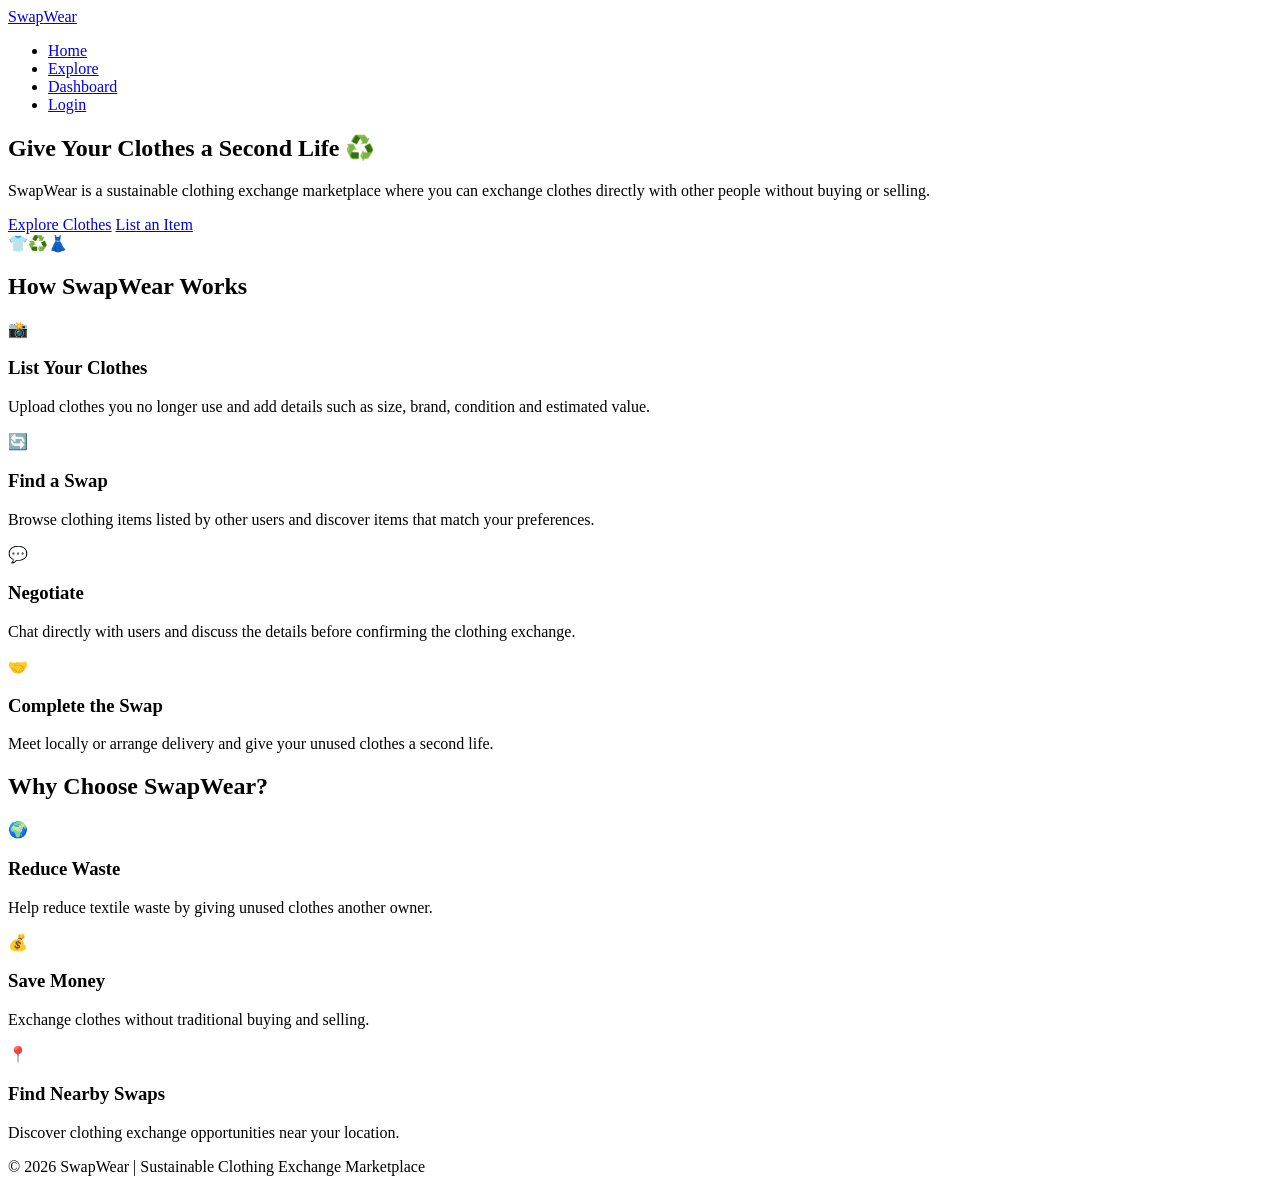
==== index.html @ 8ac63532 "first commit" ====
<!DOCTYPE html>
<html lang="en">
<head>
    <meta charset="UTF-8">
    <meta name="viewport" content="width=device-width, initial-scale=1.0">
    <title>SwapWear - Clothing Exchange Marketplace</title>
    <link rel="stylesheet" href="css/style.css">
</head>

<body>

    <!-- Navbar -->
    <nav class="navbar">
        <a href="index.html" class="logo">Swap<span>Wear</span></a>

        <ul class="nav-links">
            <li><a href="index.html">Home</a></li>
            <li><a href="listings.html">Explore</a></li>
            <li><a href="dashboard.html">Dashboard</a></li>
            <li><a href="login.html">Login</a></li>
        </ul>
    </nav>

    <!-- Hero Section -->
    <section class="hero">

        <div class="hero-content">
            <h1>Give Your Clothes a Second Life ♻️</h1>

            <p>
                SwapWear is a sustainable clothing exchange marketplace where
                you can exchange clothes directly with other people without
                buying or selling.
            </p>

            <div class="hero-buttons">
                <a href="listings.html" class="btn">Explore Clothes</a>
                <a href="add-item.html" class="btn btn-outline">List an Item</a>
            </div>
        </div>

        <div class="hero-image">
            👕♻️👗
        </div>

    </section>

    <!-- Features -->
    <section class="section">

        <h2 class="section-title">How SwapWear Works</h2>

        <div class="card-grid">

            <div class="card">
                <div class="card-icon">📸</div>
                <h3>List Your Clothes</h3>
                <p>
                    Upload clothes you no longer use and add details such as
                    size, brand, condition and estimated value.
                </p>
            </div>

            <div class="card">
                <div class="card-icon">🔄</div>
                <h3>Find a Swap</h3>
                <p>
                    Browse clothing items listed by other users and discover
                    items that match your preferences.
                </p>
            </div>

            <div class="card">
                <div class="card-icon">💬</div>
                <h3>Negotiate</h3>
                <p>
                    Chat directly with users and discuss the details before
                    confirming the clothing exchange.
                </p>
            </div>

            <div class="card">
                <div class="card-icon">🤝</div>
                <h3>Complete the Swap</h3>
                <p>
                    Meet locally or arrange delivery and give your unused
                    clothes a second life.
                </p>
            </div>

        </div>

    </section>

    <!-- Sustainability Section -->
    <section class="section">

        <h2 class="section-title">Why Choose SwapWear?</h2>

        <div class="card-grid">

            <div class="card">
                <div class="card-icon">🌍</div>
                <h3>Reduce Waste</h3>
                <p>Help reduce textile waste by giving unused clothes another owner.</p>
            </div>

            <div class="card">
                <div class="card-icon">💰</div>
                <h3>Save Money</h3>
                <p>Exchange clothes without traditional buying and selling.</p>
            </div>

            <div class="card">
                <div class="card-icon">📍</div>
                <h3>Find Nearby Swaps</h3>
                <p>Discover clothing exchange opportunities near your location.</p>
            </div>

        </div>

    </section>

    <!-- Footer -->
    <footer>
        <p>© 2026 SwapWear | Sustainable Clothing Exchange Marketplace</p>
    </footer>

    <script src="js/main.js"></script>

</body>
</html>
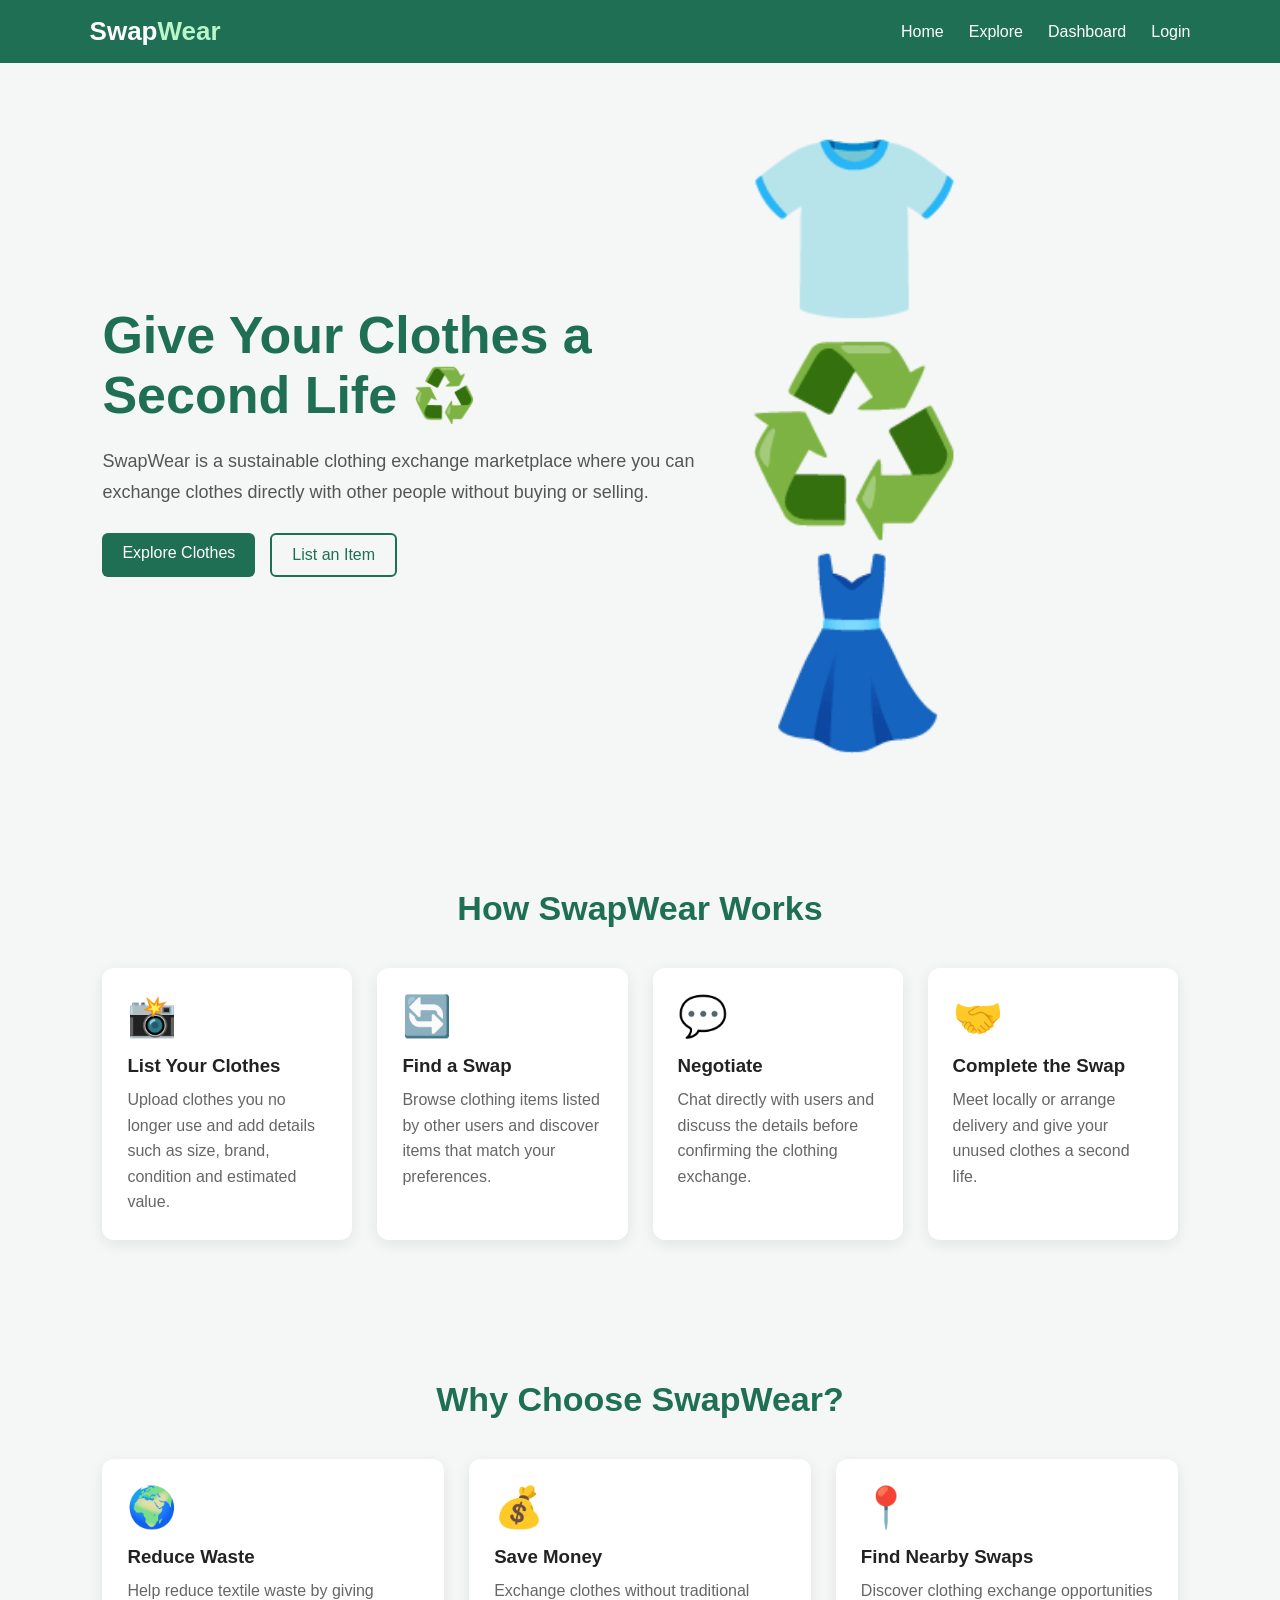
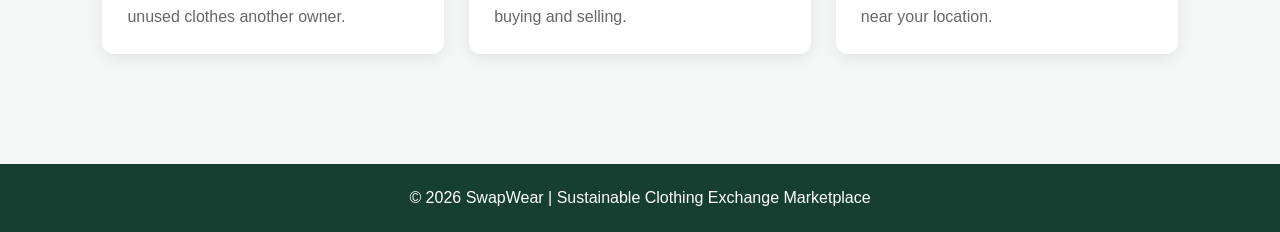
==== commit 03d16888: "Update stylesheet and script paths to uppercase" ====
--- a/index.html
+++ b/index.html
@@ -4,7 +4,7 @@
     <meta charset="UTF-8">
     <meta name="viewport" content="width=device-width, initial-scale=1.0">
     <title>SwapWear - Clothing Exchange Marketplace</title>
-    <link rel="stylesheet" href="css/style.css">
+    <link rel="stylesheet" href="CSS/style.css">
 </head>
 
 <body>
@@ -126,7 +126,7 @@
         <p>© 2026 SwapWear | Sustainable Clothing Exchange Marketplace</p>
     </footer>
 
-    <script src="js/main.js"></script>
+    <script src="JS/main.js"></script>
 
 </body>
-</html>+</html>
--- a/CSS/style.css
+++ b/CSS/style.css
@@ -0,0 +1,1081 @@
+* {
+    margin: 0;
+    padding: 0;
+    box-sizing: border-box;
+    font-family: Arial, sans-serif;
+}
+
+body {
+    background: #f5f7f6;
+    color: #222;
+}
+
+a {
+    text-decoration: none;
+    color: inherit;
+}
+
+/* Navbar */
+.navbar {
+    background: #1f6f54;
+    color: white;
+    padding: 16px 7%;
+    display: flex;
+    justify-content: space-between;
+    align-items: center;
+}
+
+.logo {
+    font-size: 26px;
+    font-weight: bold;
+}
+
+.logo span {
+    color: #b9f6ca;
+}
+
+.nav-links {
+    display: flex;
+    gap: 25px;
+    list-style: none;
+}
+
+.nav-links a {
+    color: white;
+    font-weight: 500;
+}
+
+.nav-links a:hover {
+    color: #b9f6ca;
+}
+
+.btn {
+    display: inline-block;
+    padding: 11px 20px;
+    background: #1f6f54;
+    color: white;
+    border: none;
+    border-radius: 6px;
+    cursor: pointer;
+    transition: 0.3s;
+}
+
+.btn:hover {
+    background: #14523d;
+}
+
+.btn-outline {
+    background: transparent;
+    border: 2px solid #1f6f54;
+    color: #1f6f54;
+}
+
+.btn-outline:hover {
+    background: #1f6f54;
+    color: white;
+}
+
+/* Hero */
+.hero {
+    min-height: 75vh;
+    display: flex;
+    align-items: center;
+    justify-content: space-between;
+    padding: 60px 8%;
+    gap: 40px;
+}
+
+.hero-content {
+    max-width: 600px;
+}
+
+.hero-content h1 {
+    font-size: 52px;
+    margin-bottom: 20px;
+    color: #1f6f54;
+}
+
+.hero-content p {
+    font-size: 18px;
+    line-height: 1.7;
+    margin-bottom: 25px;
+    color: #555;
+}
+
+.hero-buttons {
+    display: flex;
+    gap: 15px;
+}
+
+.hero-image {
+    font-size: 180px;
+}
+
+/* Sections */
+.section {
+    padding: 70px 8%;
+}
+
+.section-title {
+    text-align: center;
+    font-size: 34px;
+    color: #1f6f54;
+    margin-bottom: 40px;
+}
+
+/* Cards */
+.card-grid {
+    display: grid;
+    grid-template-columns: repeat(auto-fit, minmax(230px, 1fr));
+    gap: 25px;
+}
+
+.card {
+    background: white;
+    padding: 25px;
+    border-radius: 12px;
+    box-shadow: 0 4px 15px rgba(0,0,0,0.08);
+}
+
+.card h3 {
+    margin: 15px 0 10px;
+}
+
+.card p {
+    color: #666;
+    line-height: 1.6;
+}
+
+.card-icon {
+    font-size: 40px;
+}
+
+/* Forms */
+.form-container {
+    max-width: 500px;
+    margin: 60px auto;
+    background: white;
+    padding: 35px;
+    border-radius: 12px;
+    box-shadow: 0 5px 20px rgba(0,0,0,0.1);
+}
+
+.form-container h2 {
+    text-align: center;
+    margin-bottom: 25px;
+    color: #1f6f54;
+}
+
+.form-group {
+    margin-bottom: 18px;
+}
+
+.form-group label {
+    display: block;
+    margin-bottom: 7px;
+    font-weight: bold;
+}
+
+.form-group input,
+.form-group select,
+.form-group textarea {
+    width: 100%;
+    padding: 12px;
+    border: 1px solid #ddd;
+    border-radius: 6px;
+    outline: none;
+}
+
+.form-group textarea {
+    resize: vertical;
+}
+
+/* Listing Cards */
+.listing-image {
+    height: 180px;
+    background: #e8f3ee;
+    border-radius: 8px;
+    display: flex;
+    justify-content: center;
+    align-items: center;
+    font-size: 80px;
+    margin-bottom: 15px;
+}
+
+.price {
+    color: #1f6f54;
+    font-size: 18px;
+    font-weight: bold;
+    margin: 10px 0;
+}
+
+/* Dashboard */
+.dashboard {
+    padding: 40px 8%;
+}
+
+.dashboard-header {
+    margin-bottom: 30px;
+}
+
+.stats {
+    display: grid;
+    grid-template-columns: repeat(auto-fit, minmax(180px, 1fr));
+    gap: 20px;
+}
+
+.stat-card {
+    background: white;
+    padding: 25px;
+    border-radius: 10px;
+    box-shadow: 0 3px 12px rgba(0,0,0,0.08);
+}
+
+.stat-card h2 {
+    color: #1f6f54;
+    margin-bottom: 8px;
+}
+
+/* Chat */
+.chat-container {
+    max-width: 850px;
+    margin: 50px auto;
+    background: white;
+    border-radius: 12px;
+    overflow: hidden;
+    box-shadow: 0 5px 20px rgba(0,0,0,0.1);
+}
+
+.chat-header {
+    background: #1f6f54;
+    color: white;
+    padding: 18px;
+}
+
+.messages {
+    height: 400px;
+    padding: 20px;
+    overflow-y: auto;
+}
+
+.message {
+    max-width: 70%;
+    padding: 12px;
+    border-radius: 10px;
+    margin-bottom: 12px;
+}
+
+.received {
+    background: #eee;
+}
+
+.sent {
+    background: #d7f5e5;
+    margin-left: auto;
+}
+
+.chat-input {
+    display: flex;
+    padding: 15px;
+    border-top: 1px solid #ddd;
+}
+
+.chat-input input {
+    flex: 1;
+    padding: 12px;
+    border: 1px solid #ddd;
+    border-radius: 6px;
+    margin-right: 10px;
+}
+
+/* Footer */
+footer {
+    background: #163f31;
+    color: white;
+    text-align: center;
+    padding: 25px;
+    margin-top: 40px;
+}
+
+/* Responsive */
+@media (max-width: 768px) {
+
+    .navbar {
+        flex-direction: column;
+        gap: 15px;
+    }
+
+    .nav-links {
+        flex-wrap: wrap;
+        justify-content: center;
+    }
+
+    .hero {
+        flex-direction: column;
+        text-align: center;
+    }
+
+    .hero-content h1 {
+        font-size: 38px;
+    }
+
+    .hero-buttons {
+        justify-content: center;
+    }
+
+    .hero-image {
+        font-size: 120px;
+    }
+}
+.form-container .btn {
+    width: 100%;
+    font-size: 16px;
+}
+
+.form-container p {
+    color: #666;
+}
+
+.form-container input:focus,
+.form-container select:focus,
+.form-container textarea:focus {
+    border-color: #1f6f54;
+    box-shadow: 0 0 0 3px rgba(31, 111, 84, 0.1);
+}
+/* Marketplace */
+.marketplace-text {
+    text-align: center;
+    color: #666;
+    margin-top: -25px;
+    margin-bottom: 35px;
+}
+
+.filters {
+    display: flex;
+    gap: 15px;
+    margin-bottom: 40px;
+    flex-wrap: wrap;
+}
+
+.filters input,
+.filters select {
+    padding: 13px;
+    border: 1px solid #ddd;
+    border-radius: 6px;
+    font-size: 15px;
+}
+
+.filters input {
+    flex: 2;
+    min-width: 250px;
+}
+
+.filters select {
+    flex: 1;
+    min-width: 180px;
+}
+
+.clothing-card {
+    transition: 0.3s;
+}
+
+.clothing-card:hover {
+    transform: translateY(-6px);
+}
+
+.clothing-card .btn {
+    margin-top: 15px;
+}
+
+.no-results {
+    text-align: center;
+    font-size: 18px;
+    color: #777;
+    margin-top: 30px;
+}
+
+@media (max-width: 768px) {
+
+    .filters {
+        flex-direction: column;
+    }
+
+    .filters input,
+    .filters select {
+        width: 100%;
+    }
+}
+/* Item Details Page */
+
+.item-details-container {
+    display: grid;
+    grid-template-columns: 1fr 1.2fr;
+    gap: 50px;
+    max-width: 1000px;
+    margin: auto;
+    background: white;
+    padding: 35px;
+    border-radius: 15px;
+    box-shadow: 0 5px 20px rgba(0,0,0,0.08);
+}
+
+.item-large-image {
+    min-height: 400px;
+    background: #e8f3ee;
+    border-radius: 12px;
+    display: flex;
+    justify-content: center;
+    align-items: center;
+    font-size: 180px;
+}
+
+.item-info h1 {
+    font-size: 38px;
+    color: #1f6f54;
+    margin-bottom: 20px;
+}
+
+.item-info p {
+    margin-bottom: 12px;
+    color: #555;
+    font-size: 16px;
+}
+
+.item-description {
+    line-height: 1.7;
+    margin: 20px 0;
+}
+
+.item-info .price {
+    font-size: 24px;
+    margin: 20px 0;
+}
+
+.owner-box {
+    background: #f2f7f4;
+    padding: 18px;
+    border-radius: 10px;
+    margin: 20px 0;
+}
+
+.owner-box h3 {
+    color: #1f6f54;
+    margin-bottom: 10px;
+}
+
+.item-actions {
+    display: flex;
+    gap: 15px;
+    margin-top: 25px;
+}
+
+@media (max-width: 768px) {
+
+    .item-details-container {
+        grid-template-columns: 1fr;
+        padding: 20px;
+    }
+
+    .item-large-image {
+        min-height: 250px;
+        font-size: 120px;
+    }
+
+    .item-info h1 {
+        font-size: 30px;
+    }
+
+    .item-actions {
+        flex-direction: column;
+    }
+}
+/* ===============================
+   SWAP REQUEST PAGE
+================================ */
+
+.swap-request-container {
+    max-width: 1000px;
+    margin: auto;
+}
+
+.swap-items {
+    display: grid;
+    grid-template-columns: 1fr 80px 1fr;
+    gap: 25px;
+    align-items: center;
+    margin-bottom: 30px;
+}
+
+.swap-item-card {
+    background: white;
+    padding: 25px;
+    border-radius: 12px;
+    box-shadow: 0 5px 20px rgba(0,0,0,0.08);
+    text-align: center;
+}
+
+.swap-item-image {
+    height: 180px;
+    background: #e8f3ee;
+    border-radius: 10px;
+    display: flex;
+    justify-content: center;
+    align-items: center;
+    font-size: 90px;
+    margin-bottom: 15px;
+}
+
+.swap-icon {
+    text-align: center;
+    font-size: 45px;
+}
+
+.swap-value {
+    color: #1f6f54;
+    font-weight: bold;
+    font-size: 18px;
+    margin-top: 10px;
+}
+
+.swap-form {
+    max-width: 700px;
+    margin: auto;
+    background: white;
+    padding: 30px;
+    border-radius: 12px;
+    box-shadow: 0 5px 20px rgba(0,0,0,0.08);
+}
+
+.swap-comparison {
+    max-width: 700px;
+    margin: 25px auto;
+    padding: 20px;
+    background: #f2f7f4;
+    border-radius: 10px;
+    text-align: center;
+}
+
+.swap-comparison h3 {
+    color: #1f6f54;
+    margin-bottom: 10px;
+}
+
+@media (max-width: 768px) {
+
+    .swap-items {
+        grid-template-columns: 1fr;
+    }
+
+    .swap-icon {
+        transform: rotate(90deg);
+    }
+}
+/* ===============================
+   SWAP NEGOTIATION CHAT
+================================ */
+
+.swap-agreement {
+    max-width: 850px;
+    margin: 30px auto;
+    padding: 25px;
+    background: white;
+    text-align: center;
+    border-radius: 12px;
+    box-shadow: 0 5px 20px rgba(0,0,0,0.08);
+}
+
+.swap-agreement h2 {
+    color: #1f6f54;
+    margin-bottom: 12px;
+}
+
+.swap-agreement p {
+    color: #666;
+    margin-bottom: 20px;
+}
+
+.chat-header p {
+    margin-top: 5px;
+    font-size: 14px;
+    opacity: 0.9;
+}
+
+.message {
+    word-wrap: break-word;
+}
+
+@media (max-width: 768px) {
+
+    .chat-container {
+        margin: 20px auto;
+    }
+
+    .messages {
+        height: 350px;
+    }
+
+    .chat-input {
+        flex-direction: column;
+        gap: 10px;
+    }
+
+    .chat-input input {
+        width: 100%;
+        margin-right: 0;
+    }
+}
+/* ===============================
+   USER DASHBOARD
+================================ */
+
+.dashboard {
+    min-height: 80vh;
+}
+
+.dashboard-header h1 {
+    color: #1f6f54;
+    margin-bottom: 10px;
+}
+
+.dashboard-header p {
+    color: #666;
+}
+
+.dashboard-section {
+    margin-top: 50px;
+}
+
+.section-heading {
+    display: flex;
+    justify-content: space-between;
+    align-items: center;
+    margin-bottom: 25px;
+}
+
+.section-heading h2 {
+    color: #1f6f54;
+}
+
+.btn-small {
+    padding: 8px 14px;
+    margin-top: 15px;
+}
+
+.request-list {
+    display: flex;
+    flex-direction: column;
+    gap: 20px;
+}
+
+.request-card {
+    background: white;
+    padding: 25px;
+    border-radius: 12px;
+    box-shadow: 0 4px 15px rgba(0,0,0,0.08);
+    display: flex;
+    justify-content: space-between;
+    align-items: center;
+    gap: 25px;
+}
+
+.request-card h3 {
+    margin-bottom: 8px;
+    color: #1f6f54;
+}
+
+.request-card p {
+    color: #666;
+    line-height: 1.6;
+}
+
+.request-actions {
+    display: flex;
+    gap: 10px;
+    flex-wrap: wrap;
+}
+
+.btn-danger {
+    background: #d9534f;
+}
+
+.btn-danger:hover {
+    background: #b63c38;
+}
+
+.activity-list {
+    background: white;
+    border-radius: 12px;
+    padding: 10px 25px;
+    box-shadow: 0 4px 15px rgba(0,0,0,0.08);
+}
+
+.activity-item {
+    display: flex;
+    align-items: center;
+    gap: 20px;
+    padding: 20px 0;
+    border-bottom: 1px solid #eee;
+}
+
+.activity-item:last-child {
+    border-bottom: none;
+}
+
+.activity-item span {
+    font-size: 30px;
+}
+
+.activity-item h4 {
+    margin-bottom: 5px;
+}
+
+.activity-item p {
+    color: #666;
+}
+
+@media (max-width: 768px) {
+
+    .section-heading {
+        flex-direction: column;
+        align-items: flex-start;
+        gap: 15px;
+    }
+
+    .request-card {
+        flex-direction: column;
+        align-items: flex-start;
+    }
+
+    .request-actions {
+        width: 100%;
+    }
+}
+/* ===============================
+   ADD ITEM PAGE
+================================ */
+
+.add-item-container {
+    max-width: 750px;
+    margin: auto;
+    background: white;
+    padding: 35px;
+    border-radius: 15px;
+    box-shadow: 0 5px 20px rgba(0,0,0,0.08);
+}
+
+.add-item-container .section-title {
+    margin-bottom: 10px;
+}
+
+.form-description {
+    text-align: center;
+    color: #666;
+    margin-bottom: 30px;
+}
+
+.form-group small {
+    display: block;
+    margin-top: 7px;
+    color: #888;
+}
+
+#itemImage {
+    padding: 10px;
+    border: 1px dashed #1f6f54;
+    background: #f2f7f4;
+}
+
+.add-item-container .btn {
+    width: 100%;
+    font-size: 17px;
+    margin-top: 10px;
+}
+/* ===============================
+   ADMIN PANEL
+================================ */
+
+.admin-dashboard {
+    padding: 40px 8%;
+    min-height: 80vh;
+}
+
+.admin-header {
+    display: flex;
+    justify-content: space-between;
+    align-items: center;
+    margin-bottom: 35px;
+}
+
+.admin-header h1 {
+    color: #1f6f54;
+    margin-bottom: 10px;
+}
+
+.admin-header p {
+    color: #666;
+}
+
+.admin-badge {
+    background: #1f6f54;
+    color: white;
+    padding: 10px 18px;
+    border-radius: 20px;
+}
+
+.admin-stats {
+    display: grid;
+    grid-template-columns: repeat(auto-fit, minmax(220px, 1fr));
+    gap: 20px;
+}
+
+.admin-stat-card {
+    background: white;
+    padding: 25px;
+    border-radius: 12px;
+    box-shadow: 0 4px 15px rgba(0,0,0,0.08);
+    display: flex;
+    align-items: center;
+    gap: 20px;
+}
+
+.admin-stat-icon {
+    font-size: 40px;
+}
+
+.admin-stat-card h2 {
+    color: #1f6f54;
+    margin-bottom: 5px;
+}
+
+.admin-section {
+    margin-top: 50px;
+}
+
+.admin-section h2 {
+    color: #1f6f54;
+    margin-bottom: 25px;
+}
+
+.admin-section-heading {
+    display: flex;
+    justify-content: space-between;
+    align-items: center;
+    gap: 20px;
+}
+
+#adminSearch {
+    padding: 12px;
+    border: 1px solid #ddd;
+    border-radius: 6px;
+    min-width: 250px;
+}
+
+.admin-table-container {
+    overflow-x: auto;
+    background: white;
+    border-radius: 12px;
+    box-shadow: 0 4px 15px rgba(0,0,0,0.08);
+}
+
+.admin-table {
+    width: 100%;
+    border-collapse: collapse;
+}
+
+.admin-table th,
+.admin-table td {
+    padding: 16px;
+    text-align: left;
+    border-bottom: 1px solid #eee;
+}
+
+.admin-table th {
+    background: #f2f7f4;
+    color: #1f6f54;
+}
+
+.status {
+    padding: 6px 12px;
+    border-radius: 15px;
+    font-size: 13px;
+    font-weight: bold;
+}
+
+.status.active {
+    background: #d7f5e5;
+    color: #1f6f54;
+}
+
+.status.reported {
+    background: #ffe1e1;
+    color: #c0392b;
+}
+
+.remove-listing {
+    background: #d9534f;
+    color: white;
+    border: none;
+    padding: 8px 14px;
+    border-radius: 6px;
+    cursor: pointer;
+}
+
+.remove-listing:hover {
+    background: #b63c38;
+}
+
+.admin-activity {
+    background: white;
+    border-radius: 12px;
+    padding: 10px 25px;
+    box-shadow: 0 4px 15px rgba(0,0,0,0.08);
+}
+
+.admin-activity-item {
+    display: flex;
+    align-items: center;
+    gap: 20px;
+    padding: 20px 0;
+    border-bottom: 1px solid #eee;
+}
+
+.admin-activity-item:last-child {
+    border-bottom: none;
+}
+
+.admin-activity-item span {
+    font-size: 30px;
+}
+
+.admin-activity-item div {
+    flex: 1;
+}
+
+.admin-activity-item p {
+    color: #666;
+    margin-top: 5px;
+}
+
+.admin-activity-item small {
+    color: #888;
+}
+
+.admin-actions {
+    display: flex;
+    gap: 15px;
+    flex-wrap: wrap;
+}
+
+@media (max-width: 768px) {
+
+    .admin-header,
+    .admin-section-heading {
+        flex-direction: column;
+        align-items: flex-start;
+    }
+
+    #adminSearch {
+        width: 100%;
+        min-width: auto;
+    }
+
+    .admin-activity-item {
+        align-items: flex-start;
+        flex-wrap: wrap;
+    }
+
+    .admin-activity-item small {
+        width: 100%;
+        margin-left: 50px;
+    }
+}
+/* ===============================
+   DASHBOARD MY LISTINGS
+================================ */
+
+.dashboard-section {
+    margin: 50px 8%;
+}
+
+.dashboard-section-header {
+    display: flex;
+    justify-content: space-between;
+    align-items: center;
+    margin-bottom: 25px;
+}
+
+.dashboard-section-header h2 {
+    color: #1f6f54;
+}
+
+.listing-actions {
+    display: flex;
+    gap: 10px;
+    margin-top: 15px;
+}
+
+.listing-actions .btn {
+    flex: 1;
+    text-align: center;
+}
+
+.delete-item {
+    flex: 1;
+    background: #d9534f;
+    color: white;
+    border: none;
+    border-radius: 6px;
+    cursor: pointer;
+    padding: 10px 15px;
+    font-size: 15px;
+}
+
+.delete-item:hover {
+    background: #b63c38;
+}
+
+@media (max-width: 768px) {
+
+    .dashboard-section {
+        margin: 40px 5%;
+    }
+
+    .dashboard-section-header {
+        flex-direction: column;
+        align-items: flex-start;
+        gap: 15px;
+    }
+
+}
+/* ===============================
+   EDIT ITEM PAGE
+================================ */
+
+.edit-form-actions {
+    display: flex;
+    gap: 15px;
+    margin-top: 20px;
+}
+
+.edit-form-actions .btn {
+    flex: 1;
+    text-align: center;
+}
+
+@media (max-width: 600px) {
+
+    .edit-form-actions {
+        flex-direction: column;
+    }
+
+}
+/* ===============================
+   NO RESULTS
+================================ */
+
+.no-results {
+    text-align: center;
+    font-size: 18px;
+    margin-top: 30px;
+    color: #666;
+}
